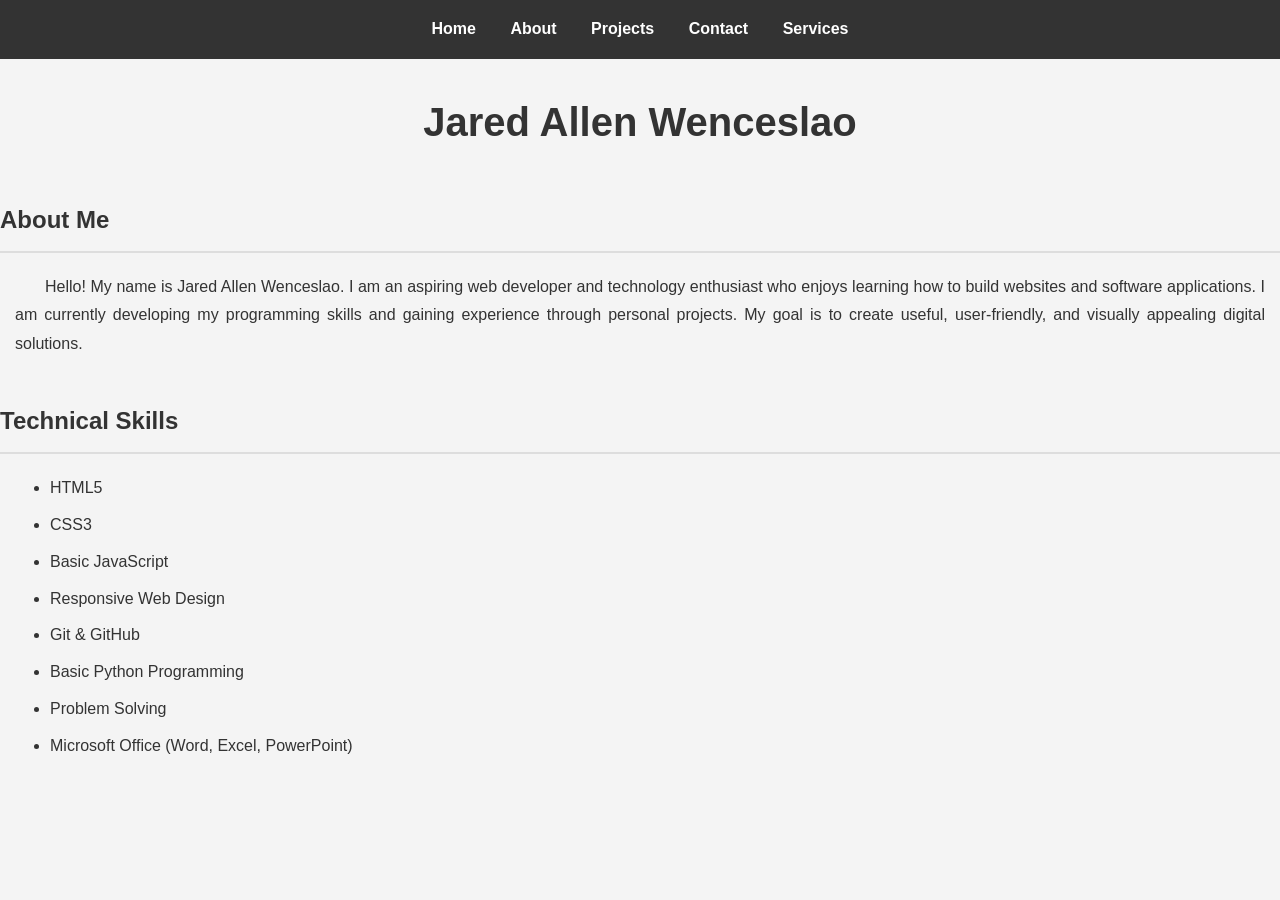
==== about.html @ 2e1726b4 "first first" ====
<!DOCTYPE html>
<html>
<head>
    <title>About Me</title>
    <link rel="stylesheet" href="style.css">
</head>
<body>

    <!-- Navigation Menu -->
    <nav>
        <a href="index.html">Home</a>
        <a href="about.html">About</a>
        <a href="projects.html">Projects</a>
        <a href="contact.html">Contact</a>
        <a href="services.html">Services</a>
    </nav>

    <!-- About Page Content -->
    <h1>Jared Allen Wenceslao</h1>

    <section>
        <h2>About Me</h2>
        <p>
            Hello! My name is Jared Allen Wenceslao. I am an aspiring web developer
            and technology enthusiast who enjoys learning how to build websites and
            software applications. I am currently developing my programming skills
            and gaining experience through personal projects. My goal is to create
            useful, user-friendly, and visually appealing digital solutions.
        </p>
    </section>

    <section>
        <h2>Technical Skills</h2>
        <ul>
            <li>HTML5</li>
            <li>CSS3</li>
            <li>Basic JavaScript</li>
            <li>Responsive Web Design</li>
            <li>Git & GitHub</li>
            <li>Basic Python Programming</li>
            <li>Problem Solving</li>
            <li>Microsoft Office (Word, Excel, PowerPoint)</li>
        </ul>
    </section>

</body>
</html>
---- style.css ----
/* =========================
General Page Styling
========================= */
body {
font-family: Arial, sans-serif;
line-height: 1.8;
margin: 0;
background-color: #f4f4f4;
color: #333;
}

/* =========================
Navigation Bar
========================= */
nav {
background-color: #333;
padding: 15px;
text-align: center;
}

nav a {
color: white;
text-decoration: none;
margin: 0 15px;
font-weight: bold;
}

nav a:hover {
color: #00bfff;
}

/* =========================
Main Content Container
========================= */
.container {
max-width: 1000px;
margin: 40px auto;
padding: 40px 70px;
background-color: white;
border-radius: 12px;
box-shadow: 0 3px 10px rgba(0, 0, 0, 0.1);
}

/* =========================
Headings
========================= */
h1 {
text-align: center;
margin-bottom: 40px;
font-size: 2.5rem;
}

h2 {
margin-top: 40px;
padding-bottom: 10px;
border-bottom: 2px solid #ddd;
}

h3 {
margin-bottom: 10px;
}

/* =========================
Paragraphs
========================= */
p {
text-indent: 30px;
text-align: justify;
margin-left: 15px;
margin-right: 15px;
}

/* =========================
Skills List
========================= */
ul {
padding-left: 50px;
margin-top: 15px;
}

li {
margin-bottom: 8px;
}

/* =========================
Project Cards
========================= */
.project {
background-color: #f9f9f9;
border-left: 5px solid #007bff;
padding: 20px;
margin: 20px 0;
border-radius: 8px;
}

.project p {
margin: 0;
text-indent: 20px;
}

/* =========================
Sections
========================= */
section {
margin-bottom: 40px;
}

.contact-item {
    background-color: #f9f9f9;
    border-left: 5px solid #007bff;
    padding: 15px 20px;
    margin: 20px 0;
    border-radius: 8px;
}

.contact-item a {
    color: #007bff;
    text-decoration: none;
    word-break: break-word;
}

.contact-item a:hover {
    text-decoration: underline;
}
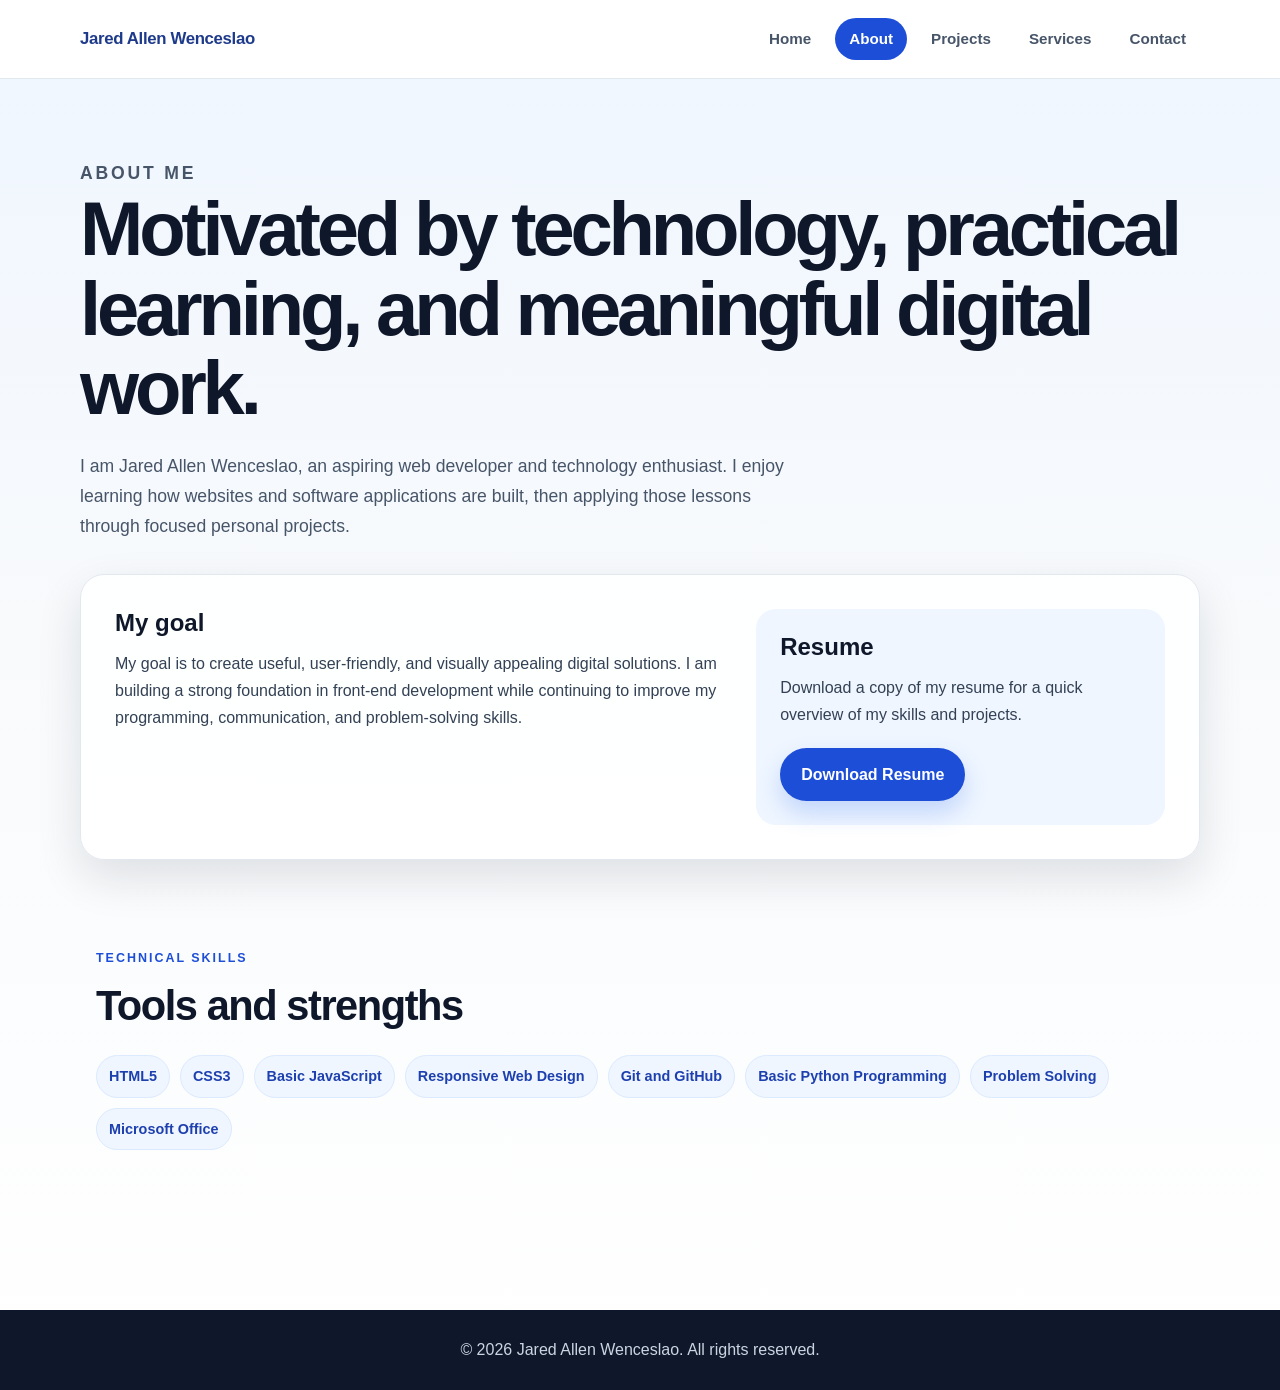
==== commit 0a8aeeb9: "Refresh portfolio with responsive professional design Co-authored-by: HEYITSJALLEN <HEYITSJALLEN@use" ====
--- a/about.html
+++ b/about.html
@@ -1,47 +1,73 @@
 <!DOCTYPE html>
-<html>
+<html lang="en">
 <head>
-    <title>About Me</title>
+    <meta charset="UTF-8">
+    <meta name="viewport" content="width=device-width, initial-scale=1.0">
+    <meta name="description" content="Learn more about Jared Allen Wenceslao's background, skills, and career goals.">
+    <title>About | Jared Allen Wenceslao</title>
     <link rel="stylesheet" href="style.css">
 </head>
 <body>
+    <header class="site-header">
+        <nav class="navbar" aria-label="Main navigation">
+            <a class="brand" href="index.html">Jared Allen Wenceslao</a>
+            <div class="nav-links">
+                <a href="index.html">Home</a>
+                <a class="active" href="about.html">About</a>
+                <a href="projects.html">Projects</a>
+                <a href="services.html">Services</a>
+                <a href="contact.html">Contact</a>
+            </div>
+        </nav>
+    </header>
 
-    <!-- Navigation Menu -->
-    <nav>
-        <a href="index.html">Home</a>
-        <a href="about.html">About</a>
-        <a href="projects.html">Projects</a>
-        <a href="contact.html">Contact</a>
-        <a href="services.html">Services</a>
-    </nav>
+    <main class="page-shell">
+        <section class="page-hero">
+            <p class="eyebrow">About me</p>
+            <h1>Motivated by technology, practical learning, and meaningful digital work.</h1>
+            <p>
+                I am Jared Allen Wenceslao, an aspiring web developer and technology enthusiast.
+                I enjoy learning how websites and software applications are built, then applying
+                those lessons through focused personal projects.
+            </p>
+        </section>
 
-    <!-- About Page Content -->
-    <h1>Jared Allen Wenceslao</h1>
+        <section class="content-card two-column">
+            <div>
+                <h2>My goal</h2>
+                <p>
+                    My goal is to create useful, user-friendly, and visually appealing digital
+                    solutions. I am building a strong foundation in front-end development while
+                    continuing to improve my programming, communication, and problem-solving skills.
+                </p>
+            </div>
+            <div class="highlight-panel">
+                <h2>Resume</h2>
+                <p>Download a copy of my resume for a quick overview of my skills and projects.</p>
+                <a class="button primary" href="resume.html" download="Jared-Allen-Wenceslao-Resume.html">Download Resume</a>
+            </div>
+        </section>
 
-    <section>
-        <h2>About Me</h2>
-        <p>
-            Hello! My name is Jared Allen Wenceslao. I am an aspiring web developer
-            and technology enthusiast who enjoys learning how to build websites and
-            software applications. I am currently developing my programming skills
-            and gaining experience through personal projects. My goal is to create
-            useful, user-friendly, and visually appealing digital solutions.
-        </p>
-    </section>
+        <section class="section">
+            <div class="section-heading">
+                <p class="eyebrow">Technical skills</p>
+                <h2>Tools and strengths</h2>
+            </div>
+            <div class="skills-grid">
+                <span>HTML5</span>
+                <span>CSS3</span>
+                <span>Basic JavaScript</span>
+                <span>Responsive Web Design</span>
+                <span>Git and GitHub</span>
+                <span>Basic Python Programming</span>
+                <span>Problem Solving</span>
+                <span>Microsoft Office</span>
+            </div>
+        </section>
+    </main>
 
-    <section>
-        <h2>Technical Skills</h2>
-        <ul>
-            <li>HTML5</li>
-            <li>CSS3</li>
-            <li>Basic JavaScript</li>
-            <li>Responsive Web Design</li>
-            <li>Git & GitHub</li>
-            <li>Basic Python Programming</li>
-            <li>Problem Solving</li>
-            <li>Microsoft Office (Word, Excel, PowerPoint)</li>
-        </ul>
-    </section>
-
+    <footer class="site-footer">
+        <p>&copy; 2026 Jared Allen Wenceslao. All rights reserved.</p>
+    </footer>
 </body>
 </html>
--- a/style.css
+++ b/style.css
@@ -1,124 +1,544 @@
-/* =========================
-General Page Styling
-========================= */
+:root {
+    --blue-950: #0f172a;
+    --blue-900: #1e3a8a;
+    --blue-800: #1e40af;
+    --blue-700: #1d4ed8;
+    --blue-600: #2563eb;
+    --blue-100: #dbeafe;
+    --blue-50: #eff6ff;
+    --slate-700: #334155;
+    --slate-600: #475569;
+    --slate-200: #e2e8f0;
+    --white: #ffffff;
+    --shadow: 0 18px 45px rgba(15, 23, 42, 0.12);
+    --radius: 24px;
+}
+
+* {
+    box-sizing: border-box;
+}
+
+html {
+    scroll-behavior: smooth;
+}
+
 body {
-font-family: Arial, sans-serif;
-line-height: 1.8;
-margin: 0;
-background-color: #f4f4f4;
-color: #333;
-}
-
-/* =========================
-Navigation Bar
-========================= */
-nav {
-background-color: #333;
-padding: 15px;
-text-align: center;
-}
-
-nav a {
-color: white;
-text-decoration: none;
-margin: 0 15px;
-font-weight: bold;
-}
-
-nav a:hover {
-color: #00bfff;
-}
-
-/* =========================
-Main Content Container
-========================= */
-.container {
-max-width: 1000px;
-margin: 40px auto;
-padding: 40px 70px;
-background-color: white;
-border-radius: 12px;
-box-shadow: 0 3px 10px rgba(0, 0, 0, 0.1);
-}
-
-/* =========================
-Headings
-========================= */
-h1 {
-text-align: center;
-margin-bottom: 40px;
-font-size: 2.5rem;
-}
-
-h2 {
-margin-top: 40px;
-padding-bottom: 10px;
-border-bottom: 2px solid #ddd;
-}
-
-h3 {
-margin-bottom: 10px;
-}
-
-/* =========================
-Paragraphs
-========================= */
-p {
-text-indent: 30px;
-text-align: justify;
-margin-left: 15px;
-margin-right: 15px;
-}
-
-/* =========================
-Skills List
-========================= */
-ul {
-padding-left: 50px;
-margin-top: 15px;
-}
-
-li {
-margin-bottom: 8px;
-}
-
-/* =========================
-Project Cards
-========================= */
-.project {
-background-color: #f9f9f9;
-border-left: 5px solid #007bff;
-padding: 20px;
-margin: 20px 0;
-border-radius: 8px;
-}
-
-.project p {
-margin: 0;
-text-indent: 20px;
-}
-
-/* =========================
-Sections
-========================= */
-section {
-margin-bottom: 40px;
-}
-
+    margin: 0;
+    font-family: Arial, Helvetica, sans-serif;
+    line-height: 1.7;
+    color: var(--slate-700);
+    background: linear-gradient(180deg, var(--blue-50) 0%, #f8fafc 45%, var(--white) 100%);
+}
+
+a {
+    color: inherit;
+}
+
+img {
+    display: block;
+    max-width: 100%;
+}
+
+.site-header {
+    position: sticky;
+    top: 0;
+    z-index: 10;
+    background: rgba(255, 255, 255, 0.95);
+    border-bottom: 1px solid var(--slate-200);
+    backdrop-filter: blur(12px);
+}
+
+.navbar {
+    display: flex;
+    align-items: center;
+    justify-content: space-between;
+    gap: 24px;
+    width: min(1120px, calc(100% - 32px));
+    margin: 0 auto;
+    padding: 18px 0;
+}
+
+.brand {
+    color: var(--blue-900);
+    font-size: 1.05rem;
+    font-weight: 800;
+    letter-spacing: -0.02em;
+    text-decoration: none;
+}
+
+.nav-links {
+    display: flex;
+    align-items: center;
+    justify-content: flex-end;
+    flex-wrap: wrap;
+    gap: 10px;
+}
+
+.nav-links a {
+    color: var(--slate-600);
+    border-radius: 999px;
+    font-size: 0.95rem;
+    font-weight: 700;
+    padding: 8px 14px;
+    text-decoration: none;
+    transition: 0.2s ease;
+}
+
+.nav-links a:hover,
+.nav-links a.active {
+    color: var(--white);
+    background: var(--blue-700);
+}
+
+.hero,
+.page-shell,
+.section {
+    width: min(1120px, calc(100% - 32px));
+    margin: 0 auto;
+}
+
+.hero {
+    display: grid;
+    grid-template-columns: minmax(0, 1.3fr) minmax(280px, 0.7fr);
+    align-items: center;
+    gap: 40px;
+    padding: 72px 0 48px;
+}
+
+.hero-content h1,
+.page-hero h1 {
+    color: var(--blue-950);
+    font-size: clamp(2.2rem, 6vw, 4.75rem);
+    line-height: 1.05;
+    letter-spacing: -0.055em;
+    margin: 0;
+}
+
+.hero-copy,
+.page-hero p {
+    max-width: 720px;
+    color: var(--slate-600);
+    font-size: 1.1rem;
+    margin: 24px 0 0;
+}
+
+.eyebrow {
+    color: var(--blue-700);
+    font-size: 0.78rem;
+    font-weight: 800;
+    letter-spacing: 0.16em;
+    margin: 0 0 12px;
+    text-transform: uppercase;
+}
+
+.button-row {
+    display: flex;
+    flex-wrap: wrap;
+    gap: 14px;
+    margin-top: 32px;
+}
+
+.button {
+    display: inline-flex;
+    align-items: center;
+    justify-content: center;
+    min-height: 48px;
+    border: 1px solid transparent;
+    border-radius: 999px;
+    font-weight: 800;
+    padding: 12px 20px;
+    text-decoration: none;
+    transition: transform 0.2s ease, box-shadow 0.2s ease, background 0.2s ease;
+}
+
+.button:hover {
+    transform: translateY(-2px);
+}
+
+.button.primary {
+    color: var(--white);
+    background: var(--blue-700);
+    box-shadow: 0 12px 24px rgba(37, 99, 235, 0.22);
+}
+
+.button.primary:hover {
+    background: var(--blue-800);
+}
+
+.button.secondary {
+    color: var(--blue-800);
+    background: var(--white);
+    border-color: var(--blue-100);
+}
+
+.profile-card,
+.content-card,
+.feature-card,
+.project-card,
+.contact-item,
+.cta-band,
+.resume-document {
+    background: rgba(255, 255, 255, 0.92);
+    border: 1px solid var(--slate-200);
+    border-radius: var(--radius);
+    box-shadow: var(--shadow);
+}
+
+.profile-card {
+    padding: 28px;
+    text-align: center;
+}
+
+.profile-photo {
+    width: min(280px, 80vw);
+    aspect-ratio: 1;
+    object-fit: cover;
+    border: 8px solid var(--white);
+    border-radius: 32px;
+    box-shadow: 0 20px 45px rgba(30, 64, 175, 0.2);
+    margin: 0 auto 22px;
+}
+
+.profile-card h2 {
+    color: var(--blue-950);
+    font-size: 1.5rem;
+    margin: 0 0 8px;
+}
+
+.profile-card p {
+    margin: 0;
+}
+
+.profile-tags,
+.skills-grid {
+    display: flex;
+    flex-wrap: wrap;
+    gap: 10px;
+}
+
+.profile-tags {
+    justify-content: center;
+    margin-top: 20px;
+}
+
+.profile-tags span,
+.skills-grid span {
+    color: var(--blue-800);
+    background: var(--blue-50);
+    border: 1px solid var(--blue-100);
+    border-radius: 999px;
+    font-size: 0.9rem;
+    font-weight: 800;
+    padding: 8px 12px;
+}
+
+.section {
+    padding: 56px 0;
+}
+
+.section-light {
+    background: linear-gradient(135deg, rgba(219, 234, 254, 0.8), rgba(255, 255, 255, 0.92));
+    border-radius: 36px;
+    padding: 40px;
+}
+
+.section-heading {
+    max-width: 720px;
+    margin-bottom: 24px;
+}
+
+.section-heading h2,
+.content-card h2,
+.feature-card h2,
+.feature-card h3,
+.project-card h2,
+.project-card h3,
+.contact-item h2,
+.cta-band h2,
+.resume-document h2,
+.resume-document h3 {
+    color: var(--blue-950);
+    line-height: 1.2;
+    margin: 0 0 12px;
+}
+
+.section-heading h2 {
+    font-size: clamp(1.8rem, 4vw, 2.6rem);
+    letter-spacing: -0.035em;
+}
+
+.feature-grid,
+.card-grid,
+.contact-grid {
+    display: grid;
+    grid-template-columns: repeat(3, minmax(0, 1fr));
+    gap: 20px;
+}
+
+.card-grid {
+    grid-template-columns: repeat(2, minmax(0, 1fr));
+}
+
+.feature-card,
+.project-card,
 .contact-item {
-    background-color: #f9f9f9;
-    border-left: 5px solid #007bff;
-    padding: 15px 20px;
-    margin: 20px 0;
-    border-radius: 8px;
+    padding: 26px;
+}
+
+.feature-card p,
+.project-card p,
+.contact-item p,
+.content-card p,
+.resume-document p {
+    margin: 0;
+}
+
+.project-card {
+    border-top: 5px solid var(--blue-600);
+}
+
+.project-meta,
+.contact-label {
+    color: var(--blue-700);
+    display: block;
+    font-size: 0.78rem;
+    font-weight: 800;
+    letter-spacing: 0.12em;
+    margin: 0 0 10px;
+    text-transform: uppercase;
+}
+
+.page-shell {
+    padding: 56px 0;
+}
+
+.page-hero {
+    margin-bottom: 32px;
+}
+
+.content-card {
+    padding: 34px;
+    margin: 32px 0;
+}
+
+.two-column {
+    display: grid;
+    grid-template-columns: minmax(0, 1.2fr) minmax(260px, 0.8fr);
+    gap: 28px;
+}
+
+.highlight-panel {
+    background: var(--blue-50);
+    border-radius: 20px;
+    padding: 24px;
+}
+
+.highlight-panel .button {
+    margin-top: 20px;
+}
+
+.skills-grid {
+    align-items: center;
+}
+
+.cta-band {
+    display: flex;
+    align-items: center;
+    justify-content: space-between;
+    gap: 24px;
+    padding: 34px;
+    margin-top: 34px;
+}
+
+.contact-grid {
+    grid-template-columns: repeat(2, minmax(0, 1fr));
 }
 
 .contact-item a {
-    color: #007bff;
+    color: var(--blue-700);
+    font-weight: 800;
+    overflow-wrap: anywhere;
     text-decoration: none;
-    word-break: break-word;
 }
 
 .contact-item a:hover {
     text-decoration: underline;
+}
+
+.site-footer {
+    color: #cbd5e1;
+    background: var(--blue-950);
+    margin-top: 48px;
+    padding: 26px 16px;
+    text-align: center;
+}
+
+.site-footer p {
+    margin: 0;
+}
+
+.resume-page {
+    background: #e5e7eb;
+    padding: 32px 16px;
+}
+
+.resume-document {
+    max-width: 900px;
+    margin: 0 auto;
+    padding: 48px;
+}
+
+.resume-header {
+    display: flex;
+    align-items: flex-start;
+    justify-content: space-between;
+    gap: 24px;
+    border-bottom: 3px solid var(--blue-700);
+    padding-bottom: 24px;
+    margin-bottom: 28px;
+}
+
+.resume-header h1 {
+    color: var(--blue-950);
+    font-size: clamp(2rem, 4vw, 3rem);
+    line-height: 1;
+    margin: 0 0 8px;
+}
+
+.resume-header p {
+    color: var(--blue-700);
+    font-weight: 800;
+}
+
+.resume-contact {
+    display: grid;
+    gap: 6px;
+    font-size: 0.94rem;
+    text-align: right;
+}
+
+.resume-contact a {
+    color: var(--blue-800);
+    text-decoration: none;
+}
+
+.resume-document section {
+    margin-top: 26px;
+}
+
+.resume-list {
+    margin: 0;
+    padding-left: 20px;
+}
+
+.resume-list li {
+    margin-bottom: 8px;
+}
+
+:focus-visible {
+    outline: 3px solid var(--blue-600);
+    outline-offset: 3px;
+}
+
+@media (max-width: 900px) {
+    .navbar,
+    .hero,
+    .two-column,
+    .resume-header {
+        grid-template-columns: 1fr;
+    }
+
+    .navbar {
+        align-items: flex-start;
+        flex-direction: column;
+    }
+
+    .nav-links {
+        justify-content: flex-start;
+    }
+
+    .hero {
+        padding-top: 48px;
+    }
+
+    .feature-grid,
+    .card-grid,
+    .contact-grid {
+        grid-template-columns: 1fr;
+    }
+
+    .cta-band {
+        align-items: flex-start;
+        flex-direction: column;
+    }
+
+    .resume-contact {
+        text-align: left;
+    }
+}
+
+@media (max-width: 600px) {
+    .navbar,
+    .hero,
+    .page-shell,
+    .section {
+        width: min(100% - 24px, 1120px);
+    }
+
+    .nav-links a {
+        padding: 7px 10px;
+    }
+
+    .hero {
+        gap: 26px;
+    }
+
+    .button-row,
+    .button {
+        width: 100%;
+    }
+
+    .section-light,
+    .content-card,
+    .feature-card,
+    .project-card,
+    .contact-item,
+    .cta-band,
+    .resume-document {
+        border-radius: 18px;
+        padding: 22px;
+    }
+
+    .profile-card {
+        padding: 22px;
+    }
+
+    .profile-photo {
+        border-radius: 22px;
+    }
+
+    .resume-page {
+        padding: 12px;
+    }
+}
+
+@media print {
+    body,
+    .resume-page {
+        background: var(--white);
+        color: #111827;
+        padding: 0;
+    }
+
+    .resume-document {
+        border: 0;
+        border-radius: 0;
+        box-shadow: none;
+        max-width: none;
+        padding: 0;
+    }
+
+    a {
+        color: #111827;
+    }
 }
